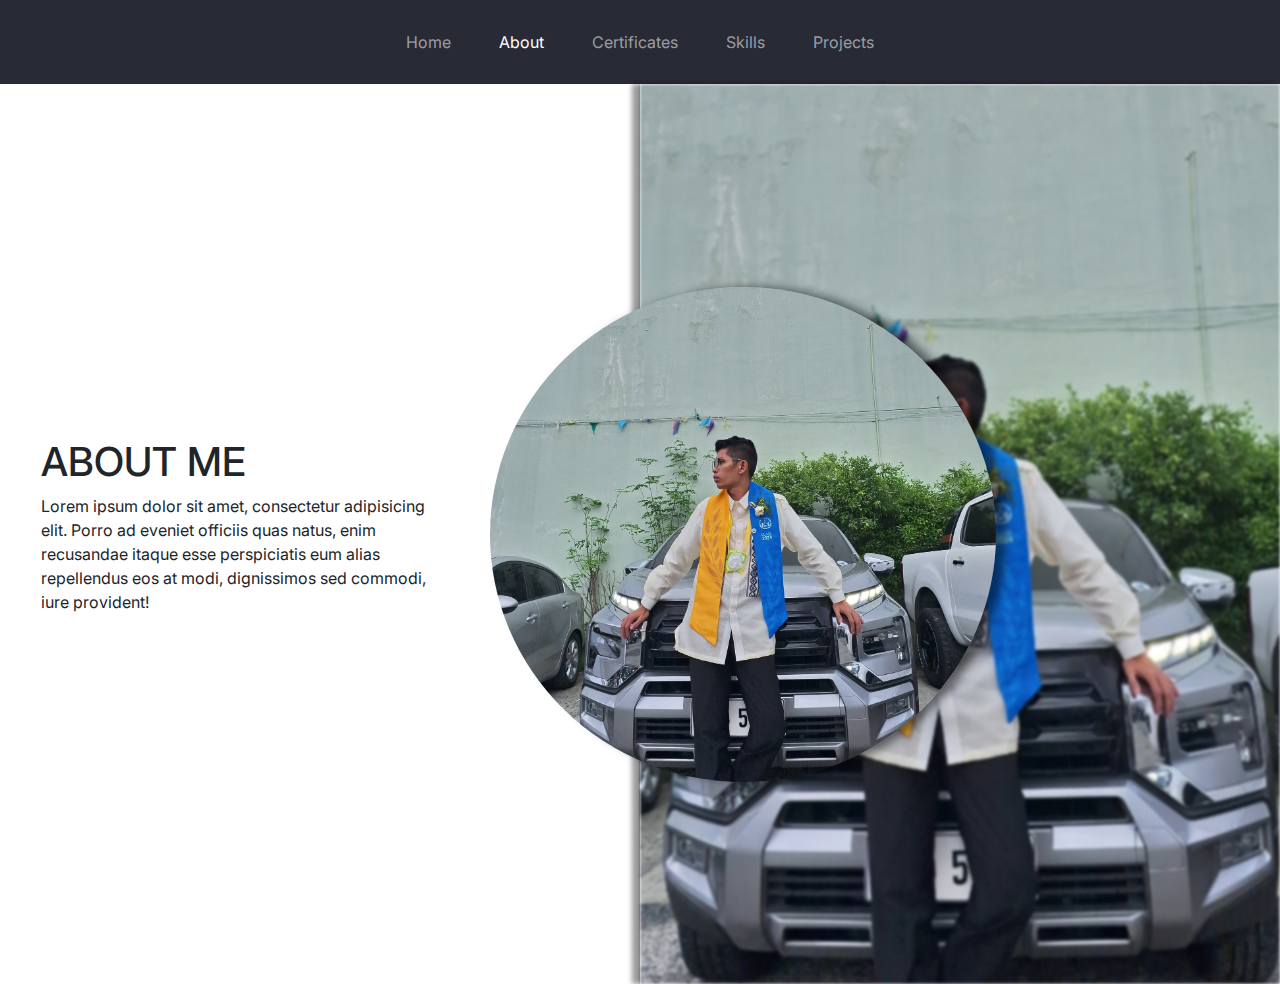
==== about.html @ db7eb3e7 "update" ====
<!DOCTYPE html>
<html lang="en">

<head>
    <meta charset="UTF-8">
    <meta name="viewport" content="width=device-width, initial-scale=1.0">
    <link rel="stylesheet" href="css/about.css">

    <link href="https://cdn.jsdelivr.net/npm/bootstrap@5.3.3/dist/css/bootstrap.min.css" rel="stylesheet" integrity="sha384-QWTKZyjpPEjISv5WaRU9OFeRpok6YctnYmDr5pNlyT2bRjXh0JMhjY6hW+ALEwIH" crossorigin="anonymous">

    <script src="https://cdn.jsdelivr.net/npm/bootstrap@5.3.3/dist/js/bootstrap.bundle.min.js" integrity="sha384-YvpcrYf0tY3lHB60NNkmXc5s9fDVZLESaAA55NDzOxhy9GkcIdslK1eN7N6jIeHz" crossorigin="anonymous"></script>

   <link href="https://fonts.googleapis.com/css2?family=Inter:wght@400;500;600&display=swap" rel="stylesheet">
    <title>M.A.</title>

</head>

<body>


    <nav class="navbar navbar-expand-lg navbar-dark ">
        <div class="container">
            <a class="navbar-brand" href="#">
                <!-- Insert text somethingg -->
            </a>
            <button class="navbar-toggler shadow-none border-0" type="button" data-bs-toggle="offcanvas" data-bs-target="#offcanvasNavbar" aria-controls="offcanvasNavbar" aria-label="Toggle navigation">

                <span class="navbar-toggler-icon"></span>
            </button>
            <div class="sidebar offcanvas offcanvas-start" tabindex="-1" id="offcanvasNavbar" aria-labelledby="offcanvasNavbarLabel">
                <div class="offcanvas-header p-0 text-white border-bottom">
                    <h5 class="offcanvas-header" id="offcanvasNavbarLabel">Offcanvas</h5>
                    <button type="button" class="btn-close btn-close-white" data-bs-dismiss="offcanvas" aria-label="Close"></button>
                </div>

                <div class="offcanvas-body d-flex flex-column">
                    <ul class="navbar-nav justify-content-center align-items-center flex-grow-1 pe-3">
                        <li class="nav-item">
                            <a class="nav-link" aria-current="page" href="index.html">Home</a>
                        </li>
                        <li class="nav-item">
                            <a class="nav-link active" href="about.html">About</a>
                        </li>
                        <li class="nav-item">
                            <a class="nav-link" href="certificate.html">Certificates</a>
                        </li>
                        <li class="nav-item">
                            <a class="nav-link" href="skills.html">Skills</a>
                        </li>
                        <li class="nav-item">
                            <a class="nav-link" href="project.html">Projects</a>
                        </li>
                    </ul>


                </div>
            </div>
        </div>
    </nav>


   <section>
   
   <article class="item">
   <div class="main-about">
       <h1>ABOUT ME</h1>
   
   <p>Lorem ipsum dolor sit amet, consectetur adipisicing elit. Porro ad eveniet officiis quas natus, enim recusandae itaque esse perspiciatis eum alias repellendus eos at modi, dignissimos sed commodi, iure provident!</p>
   </div>
   </article>
   
    <aside class="item">
        <img src="img/mepic.jpg" alt="my pic">

    </aside>
    
    </section>



</body>

</html>
---- css/about.css ----
* {
    font-family: 'Inter', sans-serif;
}


html{
    padding: 0px;
    margin: 0px;
}


/*--------------Nav-------------------*/

nav{
    background-color: #282a35 !important;
    padding: 16px;
}

ul{
    list-style-type: none;
    overflow: hidden;
    margin: 0px;
    padding: 0px;
}

li{
    float: left;
    padding: 14px 16px;
}

a{
    color: #ffff;
    text-decoration: none;
}

       .sidebar{
    background-color: #282a35 !important;
}

/*--------------Section-------------------*/

section{
    display: flex;
    justify-content: space-between;
    
}

article{
    width: 50%;
}

.item{
    flex: 1;
}

.item:nth-child(1){
    display: flex;
    flex-direction: column;
}



aside {
    position: relative; 
    height: 100vh;
    width: 50%;
    display: flex;
    justify-content: center;
    box-shadow: -8px 0 5px rgba(0, 0, 0, 0.4);
}

aside::before {
    content: "";
    position: absolute;
    top: 0;
    left: 0;
    width: 100%;
    height: 100%;
    background-image: url(../img/mepic.jpg);
    background-size: cover;
    background-position: center;
    filter: blur(1.5px); /* Adjust the blur radius as needed */
    z-index: -1; /* Place the blurred background behind the content */
}

aside img{
    margin: 25% 70% 25% 0; 
    height: 55vh;
    border-radius: 60%;
    transition: 0.8s ease-in-out;
    box-shadow: 10px 0 10px rgba(0, 0, 0, 0.5);
}

.item {
    flex: 1; /* Pantay na laki para sa bawat item */
    display: flex;
    align-items: center; /* Center-aligns content vertically */
    justify-content: center; /* Center-aligns content horizontally */
    padding: 10px;
}

.main-about{
    text-align: left;
    padding: 5%;
}

.main-about p, .main-about h1{
     width: 70%;
}

@media only screen and (max-width: 450px) {
    
    section{
        display: flex;
        flex-direction: column; /* Layout mga item sa column */
        height: 100vh; /* Optional: Full viewport height */
    }
    
    aside img{
        margin: 0% 25% 70% 25%;
        height: 35vh;
    }
    
    aside, article{
        width: 100%;
        height: 50%;
        
    }
}

@media only screen and (min-width: 350px) and (max-width: 450px) {
    
    .main-about p, .main-about h1{
     width: 100%;
}
    
    aside img{
        margin: 0% 25% 50% 25%;
        height: 40vh;
    }
}

@media only screen and (min-width: 451px) and (max-width: 600px) {
    section{
        display: flex;
        flex-direction: column; /* Layout mga item sa column */
        height: 100vh; /* Optional: Full viewport height */
    }
    
    aside img{
        margin: 0% 25% 25% 25%;
        height: 50vh;
    }
    
    aside, article{
        width: 100%;
        height: 50%;
        
    }
    
        
}


@media only screen and (min-width: 701px) and (max-width: 991px) {
        aside img{
        margin: 0% 40% 0 0%;
        height: 55vh;
    }

}

@media only screen and (min-width: 600px) and (max-width: 700px) {
        aside img{
        margin: 0% 40% 0 0%;
        height: 50vh;
    }
}
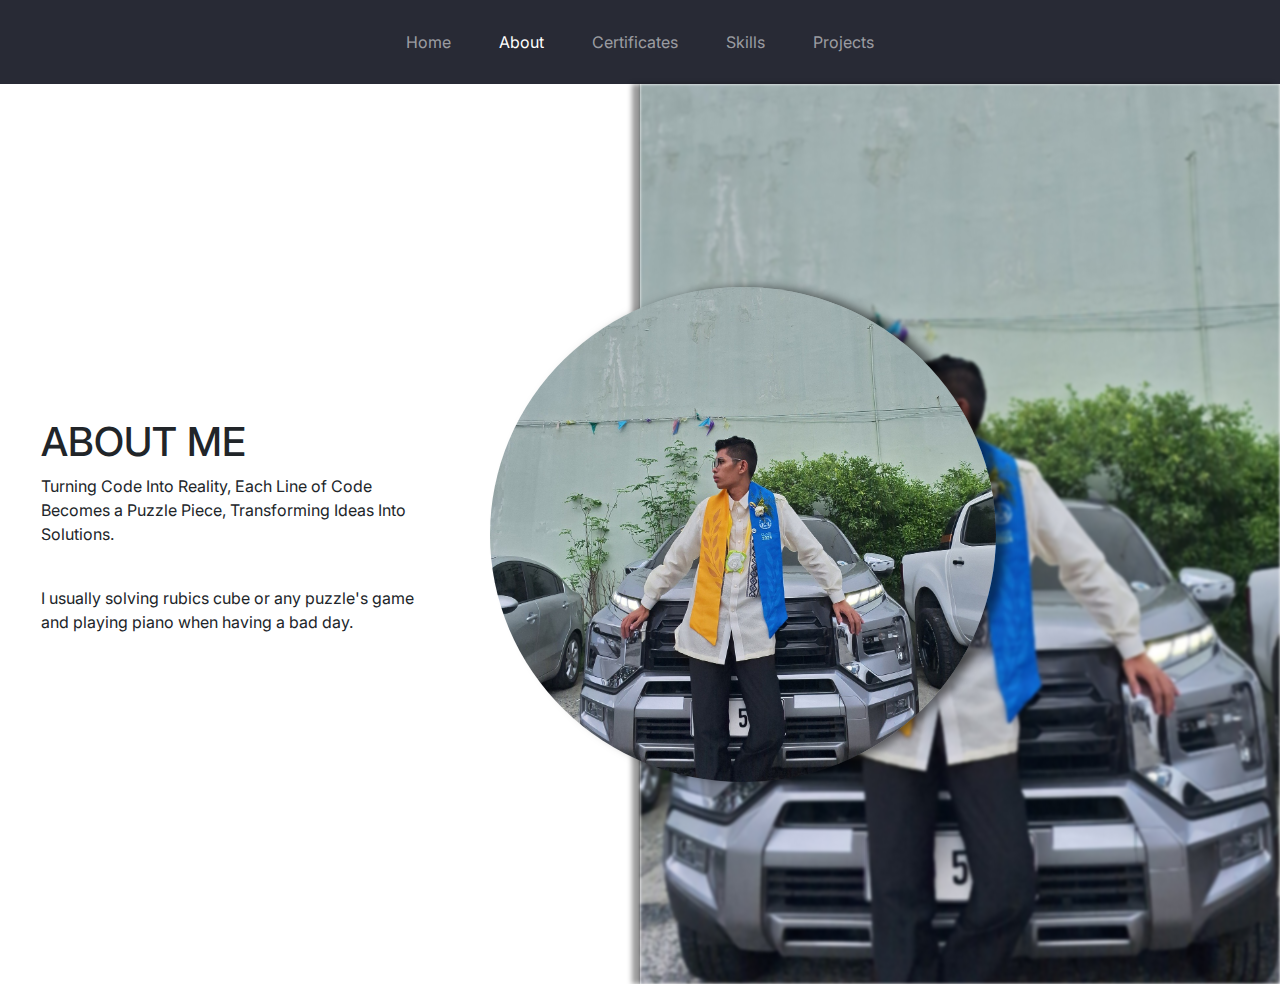
==== commit 8e4e8e72: "updt" ====
--- a/about.html
+++ b/about.html
@@ -29,26 +29,26 @@
             </button>
             <div class="sidebar offcanvas offcanvas-start" tabindex="-1" id="offcanvasNavbar" aria-labelledby="offcanvasNavbarLabel">
                 <div class="offcanvas-header p-0 text-white border-bottom">
-                    <h5 class="offcanvas-header" id="offcanvasNavbarLabel">Offcanvas</h5>
+                    <h5 class="offcanvas-header" id="offcanvasNavbarLabel">M.Adrian</h5>
                     <button type="button" class="btn-close btn-close-white" data-bs-dismiss="offcanvas" aria-label="Close"></button>
                 </div>
 
                 <div class="offcanvas-body d-flex flex-column">
                     <ul class="navbar-nav justify-content-center align-items-center flex-grow-1 pe-3">
                         <li class="nav-item">
-                            <a class="nav-link" aria-current="page" href="index.html">Home</a>
+                            <a class="nav-link underline" aria-current="page" href="index.html">Home</a>
                         </li>
                         <li class="nav-item">
-                            <a class="nav-link active" href="about.html">About</a>
+                            <a class="nav-link active underline" href="about.html">About</a>
                         </li>
                         <li class="nav-item">
-                            <a class="nav-link" href="certificate.html">Certificates</a>
+                            <a class="nav-link underline" href="certificate.html">Certificates</a>
                         </li>
                         <li class="nav-item">
-                            <a class="nav-link" href="skills.html">Skills</a>
+                            <a class="nav-link underline" href="skills.html">Skills</a>
                         </li>
                         <li class="nav-item">
-                            <a class="nav-link" href="project.html">Projects</a>
+                            <a class="nav-link underline" href="project.html">Projects</a>
                         </li>
                     </ul>
 
@@ -65,7 +65,12 @@
    <div class="main-about">
        <h1>ABOUT ME</h1>
    
-   <p>Lorem ipsum dolor sit amet, consectetur adipisicing elit. Porro ad eveniet officiis quas natus, enim recusandae itaque esse perspiciatis eum alias repellendus eos at modi, dignissimos sed commodi, iure provident!</p>
+   <p>Turning Code Into Reality, Each Line of Code Becomes a Puzzle Piece, Transforming Ideas Into Solutions.</p>
+   
+   <br>
+   
+   <p>I usually solving rubics cube or any puzzle's game and playing piano when having a bad day.</p>
+   
    </div>
    </article>
    
@@ -76,7 +81,7 @@
     
     </section>
 
-
+<script src="js/disableInspectElement.js"></script>
 
 </body>
 
